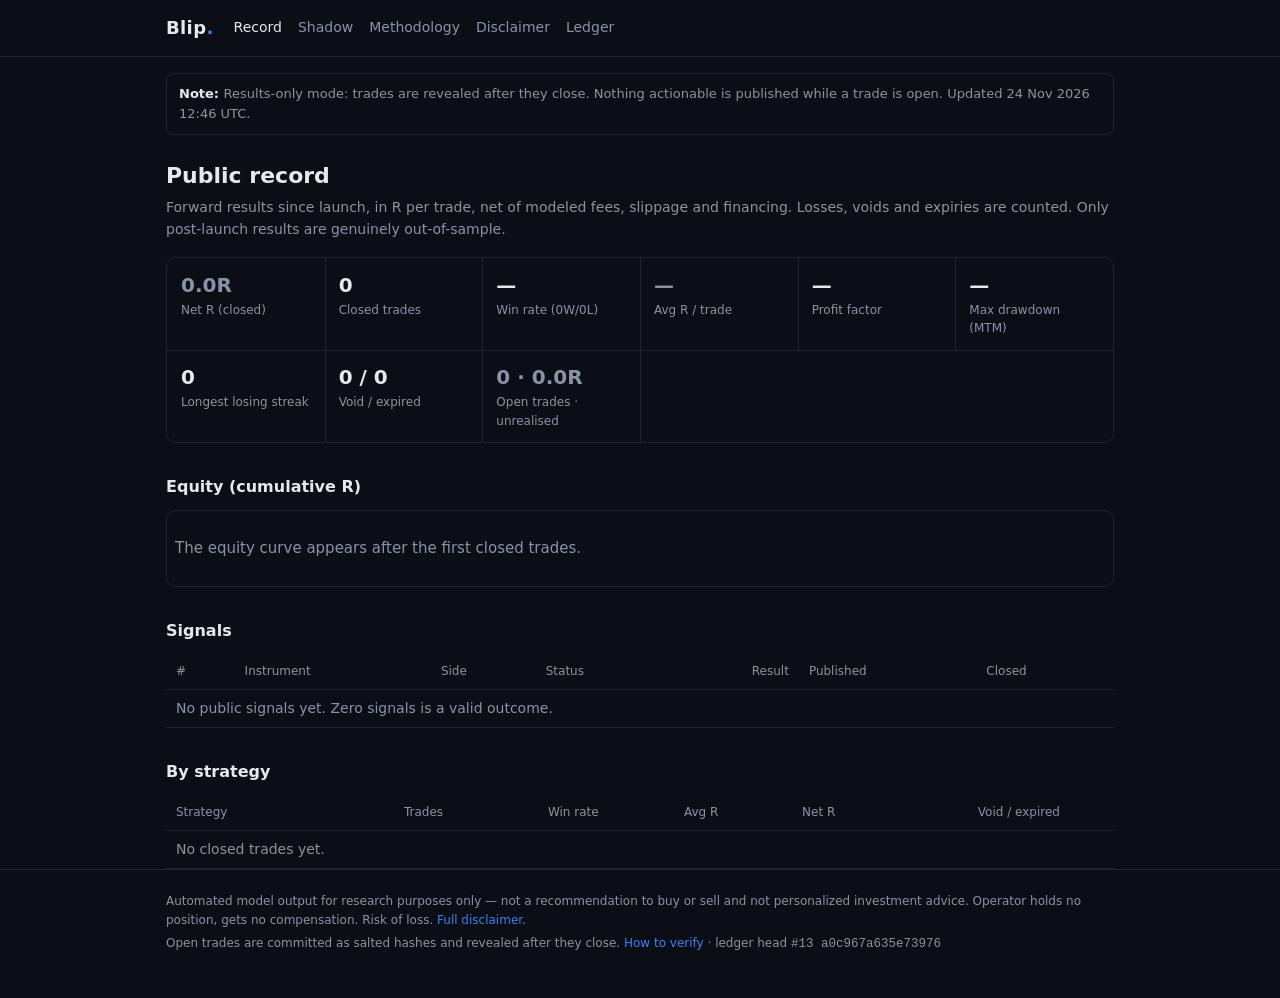
==== index.html @ 835446e2 "record: reveal/notice (ledger #13)" ====
<!doctype html>
<html lang="en">
<head>
<meta charset="utf-8">
<meta name="viewport" content="width=device-width, initial-scale=1">
<link rel="icon" href="data:,">
<title>Blip — public record</title>
<meta name="description" content="Every Blip signal, wins and losses, in R net of modeled costs. Hash-chained, timestamped log. For research only; not a recommendation to buy or sell.">
<meta property="og:title" content="Blip — public record">
<meta property="og:description" content="Every signal, wins and losses, in R net of modeled costs. For research only; not a recommendation.">
<link rel="stylesheet" href="style.css">
</head>
<body data-page="index" data-root="">
<header class="top"><div class="wrap">
  <a class="brand" href="index.html">Blip<span>.</span></a>
  <nav><a class="on" href="index.html">Record</a><a href="shadow.html">Shadow</a><a href="methodology.html">Methodology</a><a href="disclaimer.html">Disclaimer</a><a href="ledger.jsonl">Ledger</a></nav>
</div></header>
<main class="wrap">
  <div id="banner" class="banner" hidden></div>
  <h1>Public record</h1>
  <p class="sub">Forward results since launch, in R per trade, net of modeled fees, slippage and financing. Losses, voids and expiries are counted. Only post-launch results are genuinely out-of-sample.</p>
  <div id="kpis" class="kpis" aria-live="polite"></div>
  <h2>Equity (cumulative R)</h2>
  <div id="equity" class="chart"><div class="empty">Loading…</div></div>
  <h2>Signals</h2>
  <div class="scroll"><table class="tbl" id="signals"><thead><tr>
    <th>#</th><th>Instrument</th><th>Side</th><th>Status</th><th class="num">Result</th><th>Published</th><th>Closed</th>
  </tr></thead><tbody><tr><td colspan="7" class="empty">Loading…</td></tr></tbody></table></div>
  <h2>By strategy</h2>
  <div class="scroll"><table class="tbl" id="bystrategy"><thead><tr>
    <th>Strategy</th><th class="num">Trades</th><th class="num">Win rate</th><th class="num">Avg R</th><th class="num">Net R</th><th class="num">Void / expired</th><th></th>
  </tr></thead><tbody></tbody></table></div>
</main>
<footer><div class="wrap">
  <p>Automated model output for research purposes only — not a recommendation to buy or sell and not personalized investment advice. Operator holds no position, gets no compensation. Risk of loss. <a href="disclaimer.html">Full disclaimer</a>.</p>
  <p>Open trades are committed as salted hashes and revealed after they close. <a href="methodology.html#verify">How to verify</a> · ledger head <span id="head" class="mono"></span></p>
</div></footer>
<script src="app.js"></script>
</body>
</html>
---- style.css ----
/* Blip public record — dark, minimal. Colours match the PNG charts (spec §6.5). */
:root {
  --bg: #0B0E14;
  --surface: #11151D;
  --line: #1F2430;
  --text: #E6E8EE;
  --muted: #8A93A6;
  --up: #22C55E;
  --down: #EF4444;
  --accent: #3B82F6;
  --warn: #F5A524;
  --mono: ui-monospace, SFMono-Regular, Menlo, Consolas, "Liberation Mono", monospace;
  color-scheme: dark;
}
* { box-sizing: border-box; }
html, body { margin: 0; background: var(--bg); color: var(--text); }
body {
  font: 15px/1.55 system-ui, -apple-system, "Segoe UI", Roboto, "Helvetica Neue", Arial, sans-serif;
  -webkit-font-smoothing: antialiased;
}
a { color: var(--accent); text-decoration: none; }
a:hover { text-decoration: underline; }
.wrap { max-width: 980px; margin: 0 auto; padding: 0 16px; }

header.top { border-bottom: 1px solid var(--line); }
header.top .wrap { display: flex; align-items: center; gap: 20px; height: 56px; flex-wrap: wrap; }
.brand { font-weight: 700; letter-spacing: .02em; color: var(--text); font-size: 18px; }
.brand span { color: var(--accent); }
nav { display: flex; gap: 16px; flex-wrap: wrap; font-size: 14px; }
nav a { color: var(--muted); }
nav a.on, nav a:hover { color: var(--text); text-decoration: none; }

.banner { margin: 16px 0 0; padding: 10px 12px; border: 1px solid var(--line); border-radius: 8px;
  color: var(--muted); font-size: 13px; }
.banner b { color: var(--text); }

main { padding: 8px 0 48px; }
h1 { font-size: 22px; margin: 24px 0 4px; }
h2 { font-size: 16px; margin: 32px 0 10px; color: var(--text); }
p.sub, .muted { color: var(--muted); }
p.sub { margin: 0 0 8px; font-size: 14px; }
small, .small { font-size: 12px; }

.kpis { display: grid; grid-template-columns: repeat(auto-fill, minmax(140px, 1fr));
  border: 1px solid var(--line); border-radius: 10px; overflow: hidden; margin: 16px 0; }
.kpi { padding: 12px 14px; box-shadow: 1px 0 0 var(--line), 0 1px 0 var(--line); }
.kpi .v { font-size: 20px; font-weight: 600; font-variant-numeric: tabular-nums; }
.kpi .k { font-size: 12px; color: var(--muted); }

.up { color: var(--up); }
.down { color: var(--down); }
.flat { color: var(--muted); }

.chart { border: 1px solid var(--line); border-radius: 10px; padding: 8px; }
.chart svg { display: block; width: 100%; height: auto; }
.chart .legend { display: flex; gap: 14px; font-size: 12px; color: var(--muted); padding: 2px 6px 6px; }
.legend i { display: inline-block; width: 10px; height: 2px; vertical-align: middle; margin-right: 6px; }

.tbl { width: 100%; border-collapse: collapse; font-variant-numeric: tabular-nums; font-size: 14px; }
.scroll { overflow-x: auto; -webkit-overflow-scrolling: touch; }
.tbl th, .tbl td { text-align: left; padding: 8px 10px; border-bottom: 1px solid var(--line); white-space: nowrap; }
.tbl th { color: var(--muted); font-weight: 500; font-size: 12px; }
.tbl td.num, .tbl th.num { text-align: right; }
.tbl tr:hover td { background: var(--surface); }

.pill { display: inline-block; padding: 1px 8px; border-radius: 999px; font-size: 12px; border: 1px solid var(--line); color: var(--muted); }
.pill.closed { color: var(--text); }
.pill.open { color: var(--accent); border-color: rgba(59,130,246,.4); }
.pill.void, .pill.expired { color: var(--warn); border-color: rgba(245,165,36,.35); }

.grid2 { display: grid; grid-template-columns: 1fr 1fr; gap: 16px; }
@media (max-width: 700px) { .grid2 { grid-template-columns: 1fr; } }
.card { border: 1px solid var(--line); border-radius: 10px; padding: 14px 16px; }
.card dl { display: grid; grid-template-columns: auto 1fr; gap: 6px 16px; margin: 0; font-variant-numeric: tabular-nums; }
.card dt { color: var(--muted); }
.card dd { margin: 0; text-align: right; }
.resultcard { max-width: 100%; border-radius: 10px; border: 1px solid var(--line); margin-top: 16px; }

code, .mono { font-family: var(--mono); font-size: 12.5px; word-break: break-all; }
pre { background: var(--surface); border: 1px solid var(--line); border-radius: 8px; padding: 10px 12px; overflow-x: auto; }

.prose { max-width: 760px; }
.prose p, .prose li { color: #C9CDD6; }
.prose h2 { margin-top: 28px; }
.he { direction: rtl; text-align: right; }

footer { border-top: 1px solid var(--line); padding: 18px 0 40px; color: var(--muted); font-size: 12px; }
footer p { margin: 4px 0; }
.empty { color: var(--muted); padding: 18px 0; }
.err { color: var(--down); }
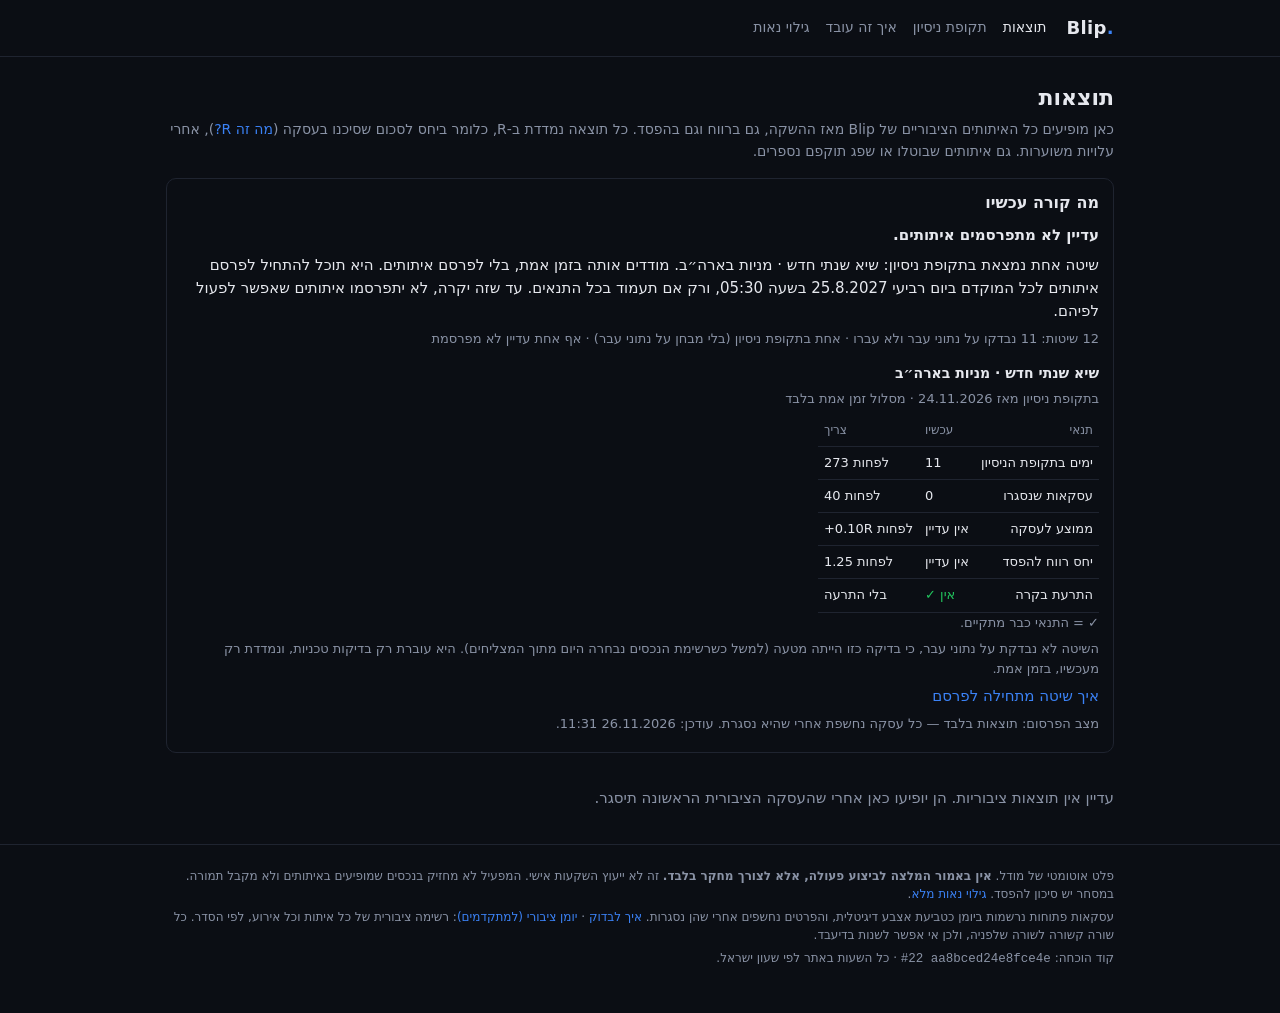
==== commit abb897d3: "record: reveal/notice (ledger #22)" ====
--- a/index.html
+++ b/index.html
@@ -1,40 +1,63 @@
 <!doctype html>
-<html lang="en">
+<html lang="he" dir="rtl">
 <head>
 <meta charset="utf-8">
 <meta name="viewport" content="width=device-width, initial-scale=1">
 <link rel="icon" href="data:,">
-<title>Blip — public record</title>
-<meta name="description" content="Every Blip signal, wins and losses, in R net of modeled costs. Hash-chained, timestamped log. For research only; not a recommendation to buy or sell.">
-<meta property="og:title" content="Blip — public record">
-<meta property="og:description" content="Every signal, wins and losses, in R net of modeled costs. For research only; not a recommendation.">
-<link rel="stylesheet" href="style.css">
+<title>תוצאות — Blip</title>
+<meta name="description" content="כל האיתותים הציבוריים של Blip, ברווח ובהפסד, אחרי עלויות משוערות. אין באמור המלצה לביצוע פעולה, אלא לצורך מחקר בלבד.">
+<meta property="og:title" content="תוצאות — Blip">
+<meta property="og:description" content="כל האיתותים הציבוריים של Blip, ברווח ובהפסד, אחרי עלויות משוערות. אין באמור המלצה לביצוע פעולה, אלא לצורך מחקר בלבד.">
+<meta property="og:locale" content="he_IL">
+<link rel="stylesheet" href="style.css?v=he2">
 </head>
 <body data-page="index" data-root="">
 <header class="top"><div class="wrap">
-  <a class="brand" href="index.html">Blip<span>.</span></a>
-  <nav><a class="on" href="index.html">Record</a><a href="shadow.html">Shadow</a><a href="methodology.html">Methodology</a><a href="disclaimer.html">Disclaimer</a><a href="ledger.jsonl">Ledger</a></nav>
+  <a class="brand" dir="ltr" href="index.html">Blip<span>.</span></a>
+  <nav><a class="on" href="index.html">תוצאות</a><a href="shadow.html">תקופת ניסיון</a><a href="methodology.html">איך זה עובד</a><a href="disclaimer.html">גילוי נאות</a></nav>
 </div></header>
 <main class="wrap">
-  <div id="banner" class="banner" hidden></div>
-  <h1>Public record</h1>
-  <p class="sub">Forward results since launch, in R per trade, net of modeled fees, slippage and financing. Losses, voids and expiries are counted. Only post-launch results are genuinely out-of-sample.</p>
-  <div id="kpis" class="kpis" aria-live="polite"></div>
-  <h2>Equity (cumulative R)</h2>
-  <div id="equity" class="chart"><div class="empty">Loading…</div></div>
-  <h2>Signals</h2>
-  <div class="scroll"><table class="tbl" id="signals"><thead><tr>
-    <th>#</th><th>Instrument</th><th>Side</th><th>Status</th><th class="num">Result</th><th>Published</th><th>Closed</th>
-  </tr></thead><tbody><tr><td colspan="7" class="empty">Loading…</td></tr></tbody></table></div>
-  <h2>By strategy</h2>
-  <div class="scroll"><table class="tbl" id="bystrategy"><thead><tr>
-    <th>Strategy</th><th class="num">Trades</th><th class="num">Win rate</th><th class="num">Avg R</th><th class="num">Net R</th><th class="num">Void / expired</th><th></th>
-  </tr></thead><tbody></tbody></table></div>
+  <h1>תוצאות</h1>
+  <p class="sub">כאן מופיעים כל האיתותים הציבוריים של Blip מאז ההשקה, גם ברווח וגם בהפסד. כל תוצאה נמדדת ב-R, כלומר ביחס לסכום שסיכנו בעסקה (<a href="methodology.html#g-term-r">מה זה R?</a>), אחרי עלויות משוערות. גם איתותים שבוטלו או שפג תוקפם נספרים.</p>
+  <section id="stage" class="stage" aria-live="polite" hidden>
+    <h2>מה קורה עכשיו</h2>
+    <div id="stage-body"></div>
+  </section>
+  <p id="record-empty" class="empty" hidden>עדיין אין תוצאות ציבוריות. הן יופיעו כאן אחרי שהעסקה הציבורית הראשונה תיסגר.</p>
+  <div id="record">
+    <div id="kpis" class="kpis" aria-live="polite"></div>
+    <details class="explain"><summary>מה המספרים האלה אומרים?</summary>
+      <dl class="help">
+        <dt>סה״כ נטו</dt><dd>סכום התוצאות של כל העסקאות שנסגרו, ב-⁦R⁩, אחרי עלויות משוערות.</dd>
+        <dt>עסקאות שנסגרו</dt><dd>כמה עסקאות הסתיימו. איתותים שבוטלו או שפג תוקפם לא נכללים כאן.</dd>
+        <dt>אחוז הצלחה</dt><dd>כמה מהעסקאות שנסגרו הסתיימו ברווח (מעל ⁦0R⁩). בשיטות מגמה זה בדרך כלל פחות מחצי, והרווח מגיע מכמה עסקאות גדולות.</dd>
+        <dt>ממוצע לעסקה</dt><dd>התוצאה הממוצעת של עסקה שנסגרה, ב-⁦R⁩, אחרי עלויות.</dd>
+        <dt>יחס רווח להפסד</dt><dd>סך הרווחים חלקי סך ההפסדים. מעל ⁦1⁩: הרווחים גדולים מההפסדים. ∞: יש רווחים ועדיין אין הפסדים.</dd>
+        <dt>ירידה מקסימלית מהשיא</dt><dd>הנפילה הגדולה ביותר מנקודת שיא עד השפל שאחריה, ב-⁦R⁩. באתר היא כוללת גם את מצב העסקאות הפתוחות.</dd>
+        <dt>רצף ההפסדים הארוך ביותר</dt><dd>הכי הרבה עסקאות רצופות שהסתיימו בלי רווח (⁦0R⁩ או פחות).</dd>
+        <dt>בוטל</dt><dd>לא נכנסו לעסקה, בדרך כלל כי המחיר נפתח מחוץ לטווח הכניסה או כבר מעבר לסטופ. נרשם כ-⁦0R⁩ ונשאר ברשימה.</dd>
+        <dt>פג תוקף</dt><dd>לא היה מחיר מסחר בזמן שהאיתות היה בתוקף. נרשם כ-⁦0R⁩ ונשאר ברשימה.</dd>
+        <dt>לא ממומש (עוד לא סופי)</dt><dd>המצב של עסקה פתוחה לפי המחיר האחרון. הוא משתנה עד שהעסקה נסגרת.</dd>
+        <dt>עסקה מאוזנת</dt><dd>עסקה שהסתיימה כמעט באפס, פחות מ-⁦0.1R⁩ לכל כיוון. היא נספרת גם ברווחים או בהפסדים.</dd>
+      </dl>
+    </details>
+    <h2>התוצאות לאורך זמן (R מצטבר)</h2>
+    <div id="equity" class="chart"><div class="empty">טוען…</div></div>
+    <h2>איתותים</h2>
+    <div class="scroll"><table class="tbl" id="signals"><thead><tr>
+      <th>מס׳</th><th>נכס</th><th>כיוון</th><th>מצב</th><th class="num">תוצאה</th><th>פורסם</th><th>נסגר</th>
+    </tr></thead><tbody><tr><td colspan="7" class="empty">טוען…</td></tr></tbody></table></div>
+    <h2>לפי שיטה</h2>
+    <div class="scroll"><table class="tbl" id="byfamily"><thead><tr>
+      <th>שיטה</th><th class="num">עסקאות שנסגרו</th><th class="num">אחוז הצלחה</th><th class="num">ממוצע לעסקה</th><th class="num">סה״כ נטו</th><th class="num">בוטל / פג תוקף</th><th></th>
+    </tr></thead><tbody></tbody></table></div>
+  </div>
 </main>
 <footer><div class="wrap">
-  <p>Automated model output for research purposes only — not a recommendation to buy or sell and not personalized investment advice. Operator holds no position, gets no compensation. Risk of loss. <a href="disclaimer.html">Full disclaimer</a>.</p>
-  <p>Open trades are committed as salted hashes and revealed after they close. <a href="methodology.html#verify">How to verify</a> · ledger head <span id="head" class="mono"></span></p>
+  <p>פלט אוטומטי של מודל. <b>אין באמור המלצה לביצוע פעולה, אלא לצורך מחקר בלבד.</b> זה לא ייעוץ השקעות אישי. המפעיל לא מחזיק בנכסים שמופיעים באיתותים ולא מקבל תמורה. במסחר יש סיכון להפסד. <a href="disclaimer.html">גילוי נאות מלא</a>.</p>
+  <p>עסקאות פתוחות נרשמות ביומן כטביעת אצבע דיגיטלית, והפרטים נחשפים אחרי שהן נסגרות. <a href="methodology.html#verify">איך לבדוק</a> · <a href="ledger.jsonl">יומן ציבורי (למתקדמים)</a>: רשימה ציבורית של כל איתות וכל אירוע, לפי הסדר. כל שורה קשורה לשורה שלפניה, ולכן אי אפשר לשנות בדיעבד.</p>
+  <p>קוד הוכחה: <span id="head" class="mono"></span> · כל השעות באתר לפי שעון ישראל.</p>
 </div></footer>
-<script src="app.js"></script>
+<script src="app.js?v=he2"></script>
 </body>
 </html>
--- a/style.css
+++ b/style.css
@@ -1,4 +1,6 @@
-/* Blip public record — dark, minimal. Colours match the PNG charts (spec §6.5). */
+/* Blip public record — dark, minimal. Colours match the PNG charts (spec §6.5).
+ * Direction-neutral: logical properties (start/end, inline-end) serve the English pages and the
+ * Hebrew pages (static/he/, dir="rtl") alike; the Hebrew-only classes are at the end. */
 :root {
   --bg: #0B0E14;
   --surface: #11151D;
@@ -23,8 +25,11 @@
 .wrap { max-width: 980px; margin: 0 auto; padding: 0 16px; }
 
 header.top { border-bottom: 1px solid var(--line); }
-header.top .wrap { display: flex; align-items: center; gap: 20px; height: 56px; flex-wrap: wrap; }
-.brand { font-weight: 700; letter-spacing: .02em; color: var(--text); font-size: 18px; }
+/* min-height, not height: on a phone the nav wraps to a second line and must not cover the page */
+header.top .wrap { display: flex; align-items: center; gap: 6px 20px; min-height: 56px; flex-wrap: wrap;
+  padding-top: 8px; padding-bottom: 8px; }
+.brand { font-weight: 700; letter-spacing: .02em; color: var(--text); font-size: 18px; direction: ltr;
+  unicode-bidi: isolate; }
 .brand span { color: var(--accent); }
 nav { display: flex; gap: 16px; flex-wrap: wrap; font-size: 14px; }
 nav a { color: var(--muted); }
@@ -52,15 +57,15 @@
 .flat { color: var(--muted); }
 
 .chart { border: 1px solid var(--line); border-radius: 10px; padding: 8px; }
-.chart svg { display: block; width: 100%; height: auto; }
+.chart svg { display: block; width: 100%; height: auto; direction: ltr; }   /* axis labels stay beside the axis */
 .chart .legend { display: flex; gap: 14px; font-size: 12px; color: var(--muted); padding: 2px 6px 6px; }
-.legend i { display: inline-block; width: 10px; height: 2px; vertical-align: middle; margin-right: 6px; }
+.legend i { display: inline-block; width: 10px; height: 2px; vertical-align: middle; margin-inline-end: 6px; }
 
 .tbl { width: 100%; border-collapse: collapse; font-variant-numeric: tabular-nums; font-size: 14px; }
 .scroll { overflow-x: auto; -webkit-overflow-scrolling: touch; }
-.tbl th, .tbl td { text-align: left; padding: 8px 10px; border-bottom: 1px solid var(--line); white-space: nowrap; }
+.tbl th, .tbl td { text-align: start; padding: 8px 10px; border-bottom: 1px solid var(--line); white-space: nowrap; }
 .tbl th { color: var(--muted); font-weight: 500; font-size: 12px; }
-.tbl td.num, .tbl th.num { text-align: right; }
+.tbl td.num, .tbl th.num { text-align: end; }
 .tbl tr:hover td { background: var(--surface); }
 
 .pill { display: inline-block; padding: 1px 8px; border-radius: 999px; font-size: 12px; border: 1px solid var(--line); color: var(--muted); }
@@ -73,18 +78,77 @@
 .card { border: 1px solid var(--line); border-radius: 10px; padding: 14px 16px; }
 .card dl { display: grid; grid-template-columns: auto 1fr; gap: 6px 16px; margin: 0; font-variant-numeric: tabular-nums; }
 .card dt { color: var(--muted); }
-.card dd { margin: 0; text-align: right; }
+.card dd { margin: 0; text-align: end; }
 .resultcard { max-width: 100%; border-radius: 10px; border: 1px solid var(--line); margin-top: 16px; }
 
 code, .mono { font-family: var(--mono); font-size: 12.5px; word-break: break-all; }
-pre { background: var(--surface); border: 1px solid var(--line); border-radius: 8px; padding: 10px 12px; overflow-x: auto; }
+code, pre, .mono { direction: ltr; unicode-bidi: isolate; }   /* hashes, refs and commands read left to right */
+pre { background: var(--surface); border: 1px solid var(--line); border-radius: 8px; padding: 10px 12px; overflow-x: auto;
+  text-align: left; }
 
 .prose { max-width: 760px; }
 .prose p, .prose li { color: #C9CDD6; }
 .prose h2 { margin-top: 28px; }
-.he { direction: rtl; text-align: right; }
+.he { direction: rtl; text-align: start; }
 
 footer { border-top: 1px solid var(--line); padding: 18px 0 40px; color: var(--muted); font-size: 12px; }
 footer p { margin: 4px 0; }
 .empty { color: var(--muted); padding: 18px 0; }
 .err { color: var(--down); }
+
+/* Hebrew pages only (static/he/): classes and selectors the English pages never use. */
+.prose h3 { font-size: 15px; margin: 22px 0 6px; }
+.stage { margin: 16px 0; padding: 12px 14px; border: 1px solid var(--line); border-radius: 10px; }
+.stage h2 { margin: 0 0 8px; }
+.stage h3 { font-size: 14px; margin: 14px 0 4px; }
+.stage p { margin: 0 0 6px; }
+.stage .head { font-weight: 600; }
+.stage .detail { color: var(--muted); font-size: 13px; }
+.stage .tbl { font-size: 13px; }
+.stage .tbl th, .stage .tbl td { padding: 6px; }
+.stage .tbl td.lbl { white-space: normal; }
+details.explain, details.more { margin: 8px 0 16px; font-size: 13px; color: var(--muted); }
+details.explain summary, details.more summary { cursor: pointer; color: var(--accent); }
+dl.help, dl.glossary { display: grid; grid-template-columns: minmax(8em, max-content) 1fr; gap: 6px 14px;
+  margin: 8px 0 0; }
+dl.help dt, dl.glossary dt { color: var(--text); font-weight: 600; }
+dl.help dd, dl.glossary dd { margin: 0; }
+.tbl td.wrap { white-space: normal; min-width: 12em; }
+html[dir="rtl"] .prose a, html[dir="rtl"] footer a { overflow-wrap: anywhere; }
+html[dir="rtl"] .tbl td.empty { white-space: normal; }
+/* an empty table shows its one-line message without a header row, inside the screen */
+html[dir="rtl"] .tbl:has(td.empty) thead { display: none; }
+html[dir="rtl"] .tbl td.empty { padding-inline: 0; border-bottom: 0; }
+/* a table whose body stays empty (closed trial trades before the first close): hidden with its heading */
+html[dir="rtl"] h2:has(+ .scroll > .tbl > tbody:empty),
+html[dir="rtl"] .scroll:has(> .tbl > tbody:empty) { display: none; }
+/* prose tables (costs, families, risk) wrap instead of scrolling sideways */
+html[dir="rtl"] .prose .tbl th, html[dir="rtl"] .prose .tbl td { white-space: normal; }
+/* trial-progress table: as wide as its content, so the values sit next to their labels */
+.stage .tbl { width: auto; }
+/* cards: no doubled space at the top and bottom, a smaller list indent */
+html[dir="rtl"] .card > :first-child { margin-top: 0; }
+html[dir="rtl"] .card > :last-child { margin-bottom: 0; }
+html[dir="rtl"] .card ul { padding-inline-start: 1.25em; }
+@media (max-width: 560px) {
+  dl.help, dl.glossary { grid-template-columns: 1fr; gap: 2px; }
+  dl.help dd, dl.glossary dd { margin-bottom: 8px; }
+  /* label/value cards (signal page): the labels take at most 40% of the card */
+  html[dir="rtl"] .card dl { grid-template-columns: fit-content(40%) minmax(0, 1fr); }
+  /* record tables fit a phone: cells wrap; numbers, pills and trade ids stay on one line; the published date,
+     the few-trades note and, on the trial page, the family and entry-date columns are dropped */
+  html[dir="rtl"] .tbl th, html[dir="rtl"] .tbl td { white-space: normal; padding: 8px 4px; }
+  html[dir="rtl"] .tbl td.num, html[dir="rtl"] .tbl .pill,
+  html[dir="rtl"] #shadowtrades td:first-child { white-space: nowrap; }
+  html[dir="rtl"] .prose .tbl td.num { white-space: normal; }
+  html[dir="rtl"] #signals th:nth-child(6), html[dir="rtl"] #signals td:nth-child(6),
+  html[dir="rtl"] #byfamily th:nth-child(7), html[dir="rtl"] #byfamily td:nth-child(7),
+  html[dir="rtl"] #shadowtrades th:nth-child(4), html[dir="rtl"] #shadowtrades td:nth-child(4),
+  html[dir="rtl"] #shadowtrades th:nth-child(7), html[dir="rtl"] #shadowtrades td:nth-child(7) { display: none; }
+  /* methodology families list stacks: name and state on one line, the details under them */
+  html[dir="rtl"] #famsimple thead { display: none; }
+  html[dir="rtl"] #famsimple tr { display: grid; grid-template-columns: 1fr auto; gap: 2px 12px; padding: 8px 0;
+    border-bottom: 1px solid var(--line); }
+  html[dir="rtl"] #famsimple td { border: 0; padding: 0; }
+  html[dir="rtl"] #famsimple td.wrap { grid-column: 1 / -1; min-width: 0; }
+}
